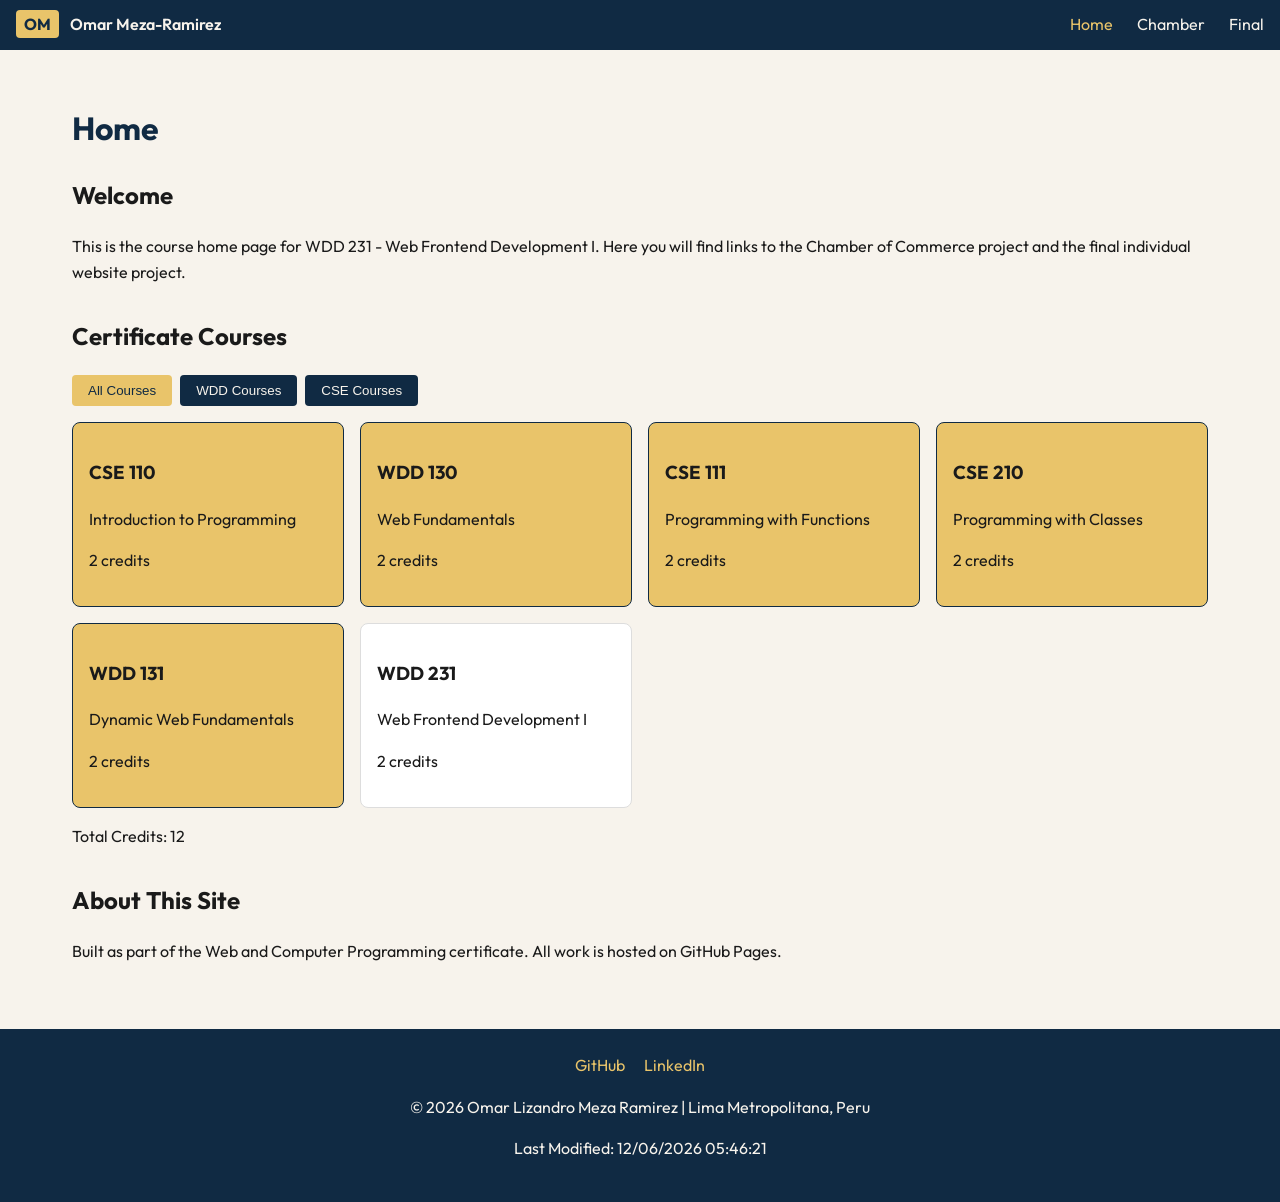
==== index.html @ 693f1aae "Add W01 Course Home Page base" ====
<!DOCTYPE html>
<html lang="en">
<head>
  <meta charset="UTF-8">
  <meta name="viewport" content="width=device-width, initial-scale=1.0">
  <title>Omar Meza-Ramirez | WDD 231</title>
  <meta name="description" content="Course home page for WDD 231 - Web Frontend Development I. Omar Lizandro Meza Ramirez.">
  <meta name="author" content="Omar Lizandro Meza Ramirez">
  <link rel="stylesheet" href="styles/normalize.css">
  <link rel="stylesheet" href="styles/small.css">
  <link rel="stylesheet" href="styles/larger.css">
  <link rel="preconnect" href="https://fonts.googleapis.com">
  <link rel="preconnect" href="https://fonts.gstatic.com" crossorigin>
  <link href="https://fonts.googleapis.com/css2?family=Outfit:wght@400;600;700&display=swap" rel="stylesheet">
  <script src="scripts/date.js" defer></script>
  <script src="scripts/navigation.js" defer></script>
  <script src="scripts/courses.js" defer></script>
</head>
<body>
  <header>
    <div class="logo-name">
      <span class="logo">OM</span>
      <span class="student-name">Omar Meza-Ramirez</span>
    </div>
    <button id="menu-button" aria-label="Open navigation menu">&#9776;</button>
    <nav id="main-nav">
      <ul>
        <li><a href="index.html" class="active">Home</a></li>
        <li><a href="chamber/index.html">Chamber</a></li>
        <li><a href="final/index.html">Final</a></li>
      </ul>
    </nav>
  </header>

  <main>
    <h1>Home</h1>

    <section class="intro">
      <h2>Welcome</h2>
      <p>This is the course home page for WDD 231 - Web Frontend Development I. Here you will find links to the Chamber of Commerce project and the final individual website project.</p>
    </section>

    <section class="courses">
      <h2>Certificate Courses</h2>
      <div class="filters">
        <button class="filter-btn active" data-filter="all">All Courses</button>
        <button class="filter-btn" data-filter="WDD">WDD Courses</button>
        <button class="filter-btn" data-filter="CSE">CSE Courses</button>
      </div>
      <div id="course-list" class="course-grid"></div>
      <p id="total-credits">Total Credits: 0</p>
    </section>

    <section class="about">
      <h2>About This Site</h2>
      <p>Built as part of the Web and Computer Programming certificate. All work is hosted on GitHub Pages.</p>
    </section>
  </main>

  <footer>
    <div class="social">
      <a href="https://github.com/SintaraAMV" target="_blank" rel="noopener">GitHub</a>
      <a href="https://www.linkedin.com/in/omar-meza-474a532ab/" target="_blank" rel="noopener">LinkedIn</a>
    </div>
    <p>&copy; <span id="currentyear"></span> Omar Lizandro Meza Ramirez | Lima Metropolitana, Peru</p>
    <p id="lastModified"></p>
  </footer>
</body>
</html>
---- styles/small.css ----
/* small.css - base / mobile styles */
* {
  box-sizing: border-box;
}

body {
  margin: 0;
  font-family: 'Outfit', sans-serif;
  line-height: 1.6;
  color: #1a1a1a;
  background: #f7f3ec;
}

header {
  background: #102a43;
  color: #f7f3ec;
  padding: 0.75rem 1rem;
  display: flex;
  justify-content: space-between;
  align-items: center;
}

.logo {
  background: #e9c46a;
  color: #102a43;
  font-weight: 700;
  padding: 0.25rem 0.5rem;
  border-radius: 4px;
  margin-right: 0.5rem;
}

.student-name {
  font-weight: 600;
}

#menu-button {
  background: none;
  border: none;
  color: #f7f3ec;
  font-size: 1.75rem;
  cursor: pointer;
}

#main-nav {
  display: none;
  position: absolute;
  top: 60px;
  left: 0;
  right: 0;
  background: #102a43;
  padding: 1rem;
}

#main-nav.open {
  display: block;
}

#main-nav ul {
  list-style: none;
  margin: 0;
  padding: 0;
}

#main-nav a {
  display: block;
  color: #f7f3ec;
  text-decoration: none;
  padding: 0.5rem 0;
}

#main-nav a.active,
#main-nav a:hover {
  color: #e9c46a;
}

main {
  padding: 1.5rem 1rem;
  max-width: 1200px;
  margin: 0 auto;
}

h1 {
  color: #102a43;
}

section {
  margin-bottom: 2rem;
}

.filters {
  display: flex;
  gap: 0.5rem;
  flex-wrap: wrap;
  margin-bottom: 1rem;
}

.filter-btn {
  background: #102a43;
  color: #f7f3ec;
  border: none;
  padding: 0.5rem 1rem;
  cursor: pointer;
  border-radius: 4px;
}

.filter-btn.active,
.filter-btn:hover {
  background: #e9c46a;
  color: #102a43;
}

.course-grid {
  display: grid;
  grid-template-columns: 1fr;
  gap: 1rem;
}

.course-card {
  background: white;
  border: 1px solid #ddd;
  border-radius: 8px;
  padding: 1rem;
}

.course-card.completed {
  background: #e9c46a;
  border-color: #102a43;
}

footer {
  background: #102a43;
  color: #f7f3ec;
  text-align: center;
  padding: 1.5rem 1rem;
}

footer a {
  color: #e9c46a;
  margin: 0 0.5rem;
  text-decoration: none;
}
---- styles/larger.css ----
/* larger.css - desktop styles */
@media only screen and (min-width: 32rem) {
  #menu-button {
    display: none;
  }

  #main-nav {
    display: block;
    position: static;
    background: transparent;
    padding: 0;
  }

  #main-nav ul {
    display: flex;
    gap: 1.5rem;
  }

  #main-nav a {
    padding: 0;
  }

  .course-grid {
    grid-template-columns: repeat(auto-fit, minmax(220px, 1fr));
  }

  main {
    padding: 2rem;
  }
}
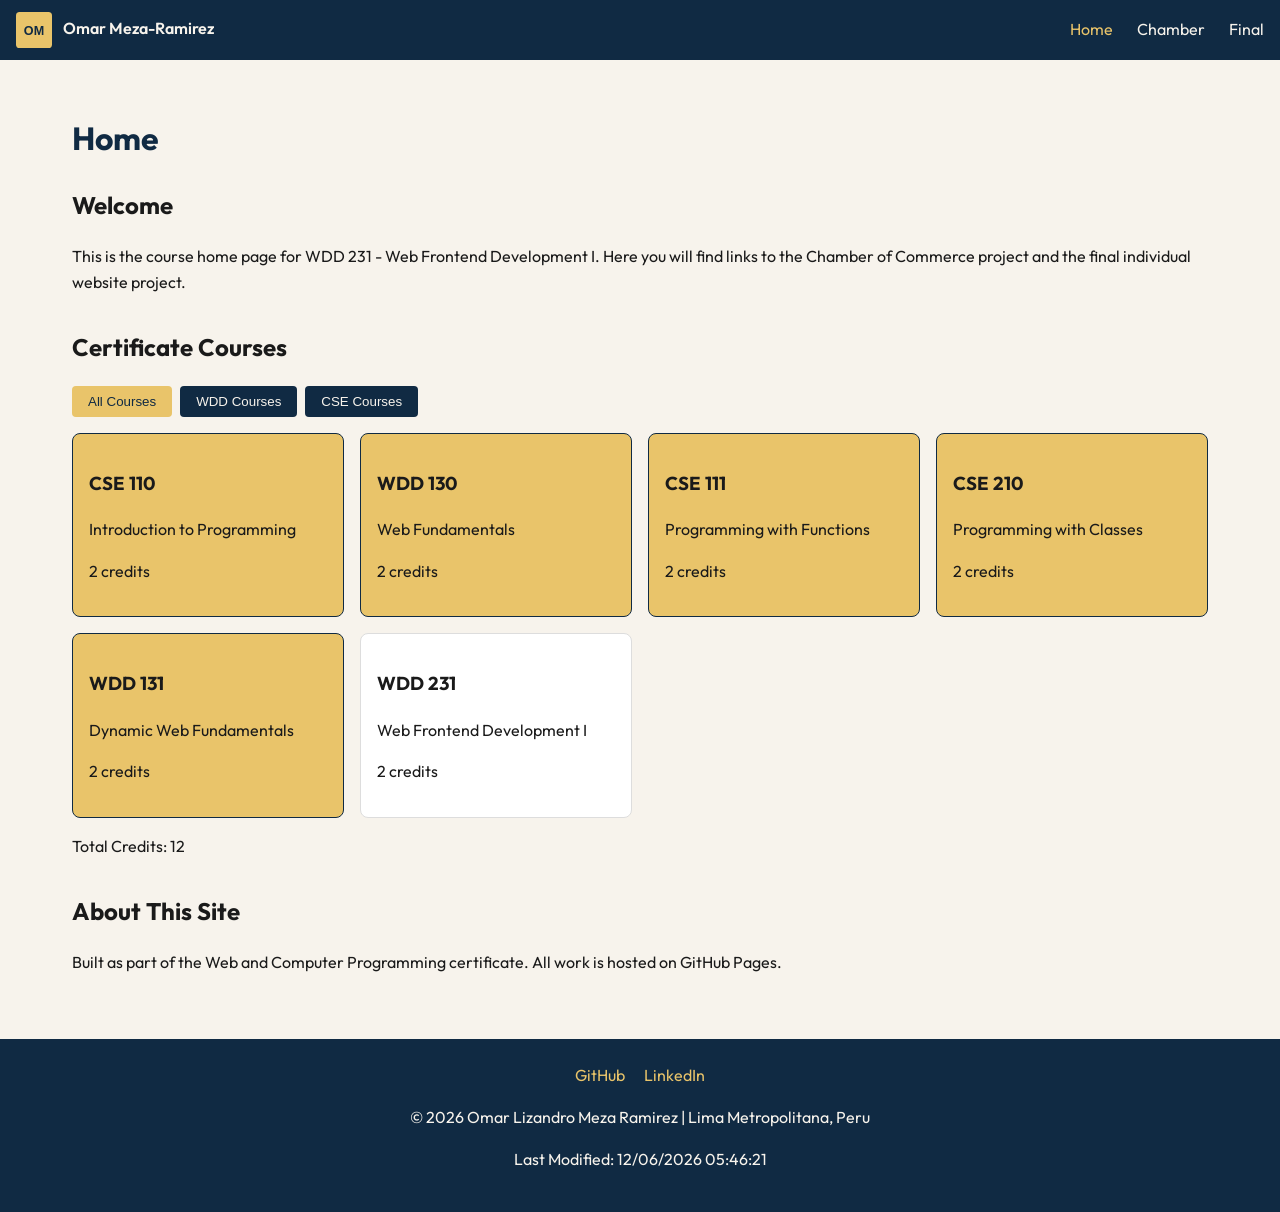
==== commit 3d5ab3b8: "Add favicon, Open Graph meta tags, and update logo image; enhance logo styles" ====
--- a/index.html
+++ b/index.html
@@ -6,6 +6,12 @@
   <title>Omar Meza-Ramirez | WDD 231</title>
   <meta name="description" content="Course home page for WDD 231 - Web Frontend Development I. Omar Lizandro Meza Ramirez.">
   <meta name="author" content="Omar Lizandro Meza Ramirez">
+  <link rel="icon" href="images/favicon.ico" type="image/x-icon">
+  <meta property="og:title" content="Omar Meza-Ramirez | WDD 231">
+  <meta property="og:description" content="Course home page for WDD 231 - Web Frontend Development I. Explore certificate courses and projects.">
+  <meta property="og:image" content="https://sintaraamv.github.io/wdd231/images/logo.svg">
+  <meta property="og:url" content="https://sintaraamv.github.io/wdd231/">
+  <meta property="og:type" content="website">
   <link rel="stylesheet" href="styles/normalize.css">
   <link rel="stylesheet" href="styles/small.css">
   <link rel="stylesheet" href="styles/larger.css">
@@ -19,7 +25,7 @@
 <body>
   <header>
     <div class="logo-name">
-      <span class="logo">OM</span>
+      <img src="images/logo.svg" alt="OM logo" class="logo-img">
       <span class="student-name">Omar Meza-Ramirez</span>
     </div>
     <button id="menu-button" aria-label="Open navigation menu">&#9776;</button>
--- a/styles/small.css
+++ b/styles/small.css
@@ -138,4 +138,10 @@
   color: #e9c46a;
   margin: 0 0.5rem;
   text-decoration: none;
-}+}
+.logo-img {
+  width: 36px;
+  height: 36px;
+  vertical-align: middle;
+  margin-right: 0.5rem;
+}
